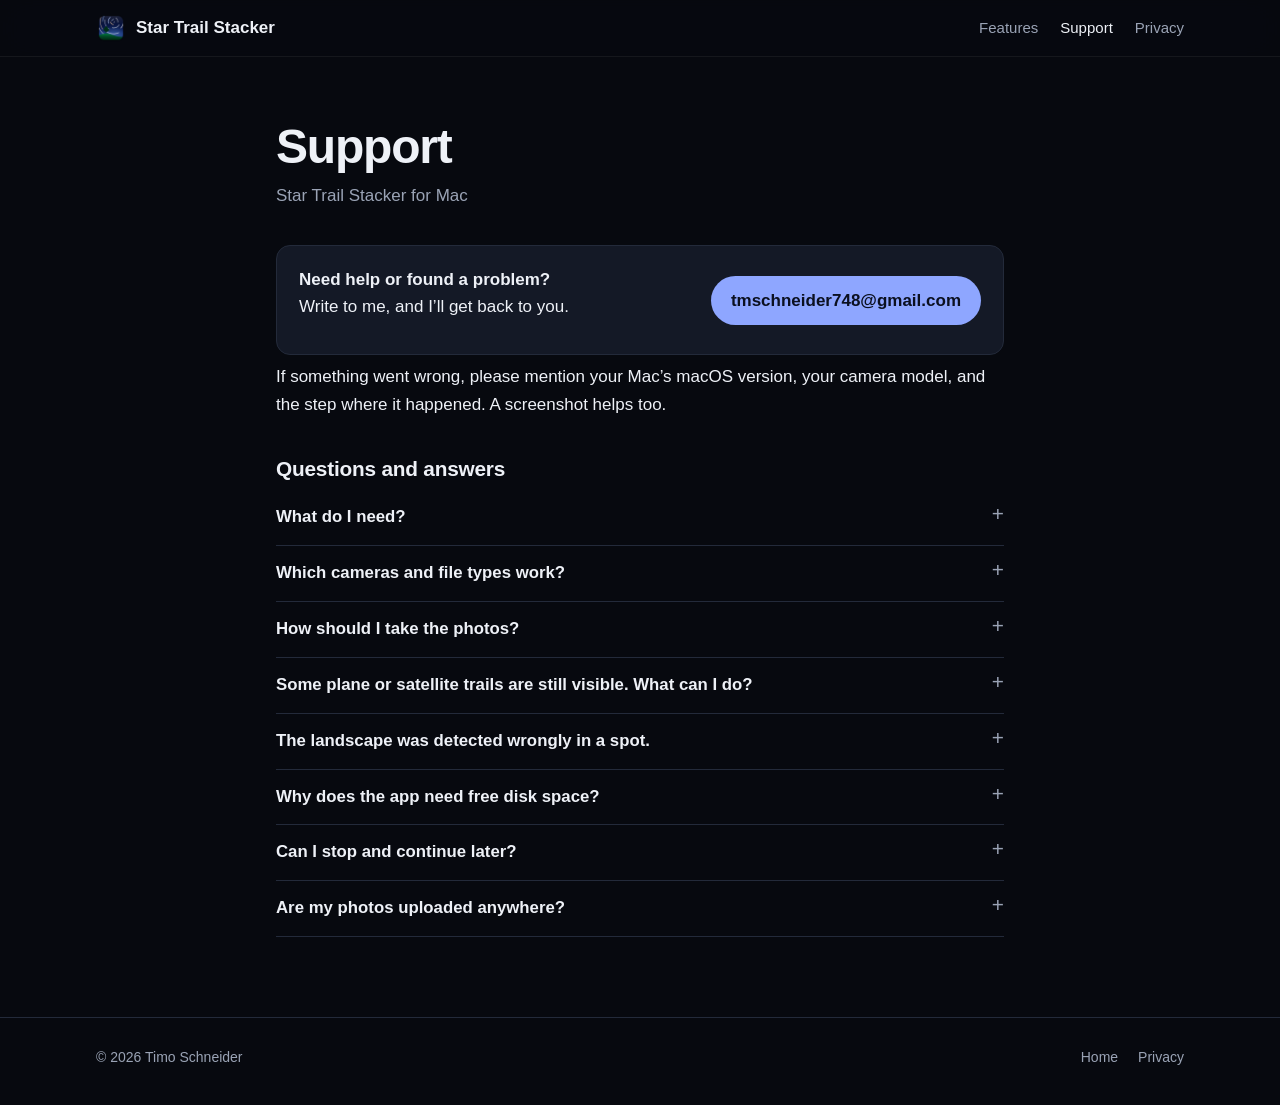
==== support.html @ 3d0b6288 "Add the Star Trail Stacker website" ====
<!doctype html>
<html lang="en">
<head>
<meta charset="utf-8">
<meta name="viewport" content="width=device-width, initial-scale=1">
<title>Star Trail Stacker Support</title>
<meta name="description" content="Help with Star Trail Stacker for Mac: contact, requirements and answers to common questions.">
<meta name="theme-color" content="#07090f">
<link rel="icon" type="image/png" href="icon.png">
<link rel="apple-touch-icon" href="icon.png">
<link rel="stylesheet" href="style.css">
</head>
<body>

<header class="site-header">
  <div class="wrap">
    <a class="brand" href="./"><img src="icon.png" alt=""><span>Star Trail Stacker</span></a>
    <nav>
      <a href="./#features">Features</a>
      <a href="support.html" aria-current="page">Support</a>
      <a href="privacy.html">Privacy</a>
    </nav>
  </div>
</header>

<main class="page">
  <h1>Support</h1>
  <p class="meta">Star Trail Stacker for Mac</p>

  <div class="summary contact">
    <p><strong>Need help or found a problem?</strong><br>Write to me, and I’ll get back to you.</p>
    <a class="button" href="mailto:tmschneider748@gmail.com?subject=Star%20Trail%20Stacker">tmschneider748@gmail.com</a>
  </div>
  <p>If something went wrong, please mention your Mac’s macOS version, your camera model, and the step where it happened. A screenshot helps too.</p>

  <h2>Questions and answers</h2>

  <details>
    <summary>What do I need?</summary>
    <div>
      <p>A Mac with macOS 15 or later, and a series of photos of the night sky taken from a tripod, so the camera doesn’t move between photos.</p>
    </div>
  </details>

  <details>
    <summary>Which cameras and file types work?</summary>
    <div>
      <p>Star Trail Stacker reads RAW files from most cameras, using the RAW support built into macOS, as well as TIFF and JPEG files. If your camera’s RAW files can be opened in Preview or Photos on your Mac, they should work in Star Trail Stacker.</p>
    </div>
  </details>

  <details>
    <summary>How should I take the photos?</summary>
    <div>
      <p>Put the camera on a tripod, focus on the stars, and take photos one after another with an interval timer, ideally with short gaps between them. For example, the night on this website was shot with 25-second exposures every 40 seconds, for 1 hour and 47 minutes: 161 photos.</p>
      <p>The longer you shoot, the longer the trails. Removing planes and satellites needs at least 5 photos.</p>
    </div>
  </details>

  <details>
    <summary>Some plane or satellite trails are still visible. What can I do?</summary>
    <div>
      <p>In the Clean Frames step, switch the trail search from Fast to Thorough. Thorough compares every photo at full resolution: it takes longer, but it also catches short streaks and faint dots.</p>
    </div>
  </details>

  <details>
    <summary>The landscape was detected wrongly in a spot.</summary>
    <div>
      <p>In the Foreground &amp; Sky step, paint over the spot with the Landscape or Sky brush. Your corrections are kept, even if you change the look in Develop later.</p>
    </div>
  </details>

  <details>
    <summary>Why does the app need free disk space?</summary>
    <div>
      <p>While it works, Star Trail Stacker keeps the cleaned photos and other intermediate files, so it never has to redo a finished step. The Frames step shows how much space a night needs. You can choose where these files go, and delete them, in Settings › Intermediate Files.</p>
    </div>
  </details>

  <details>
    <summary>Can I stop and continue later?</summary>
    <div>
      <p>Yes. Finished work is kept when you pause or quit. Save a project (File › Save Project) to come back to a night later, with all your settings and mask corrections.</p>
    </div>
  </details>

  <details>
    <summary>Are my photos uploaded anywhere?</summary>
    <div>
      <p>No. Everything happens on your Mac, and the app doesn’t connect to the internet. See the <a href="privacy.html">privacy policy</a>.</p>
    </div>
  </details>
</main>

<footer class="site-footer">
  <div class="wrap">
    <span>© 2026 Timo Schneider</span>
    <nav><a href="./">Home</a><a href="privacy.html">Privacy</a></nav>
  </div>
</footer>
</body>
</html>
---- style.css ----
/* Star Trail Stacker website: one dark, night-sky theme for every page */
:root {
  --bg: #07090f;
  --bg-raised: #0f131c;
  --card: #141926;
  --rule: #232a3a;
  --text: #eef1f7;
  --muted: #9aa3b5;
  --accent: #8ea6ff;
  --warm: #ffbe7a;
  --radius: 18px;
  --max: 1120px;
  color-scheme: dark;
}
* { box-sizing: border-box; }
html { scroll-behavior: smooth; }
body {
  margin: 0;
  background: var(--bg);
  color: var(--text);
  font: 17px/1.6 -apple-system, BlinkMacSystemFont, "SF Pro Text", "Helvetica Neue", Helvetica, Arial, sans-serif;
  -webkit-font-smoothing: antialiased;
}
img, video { display: block; max-width: 100%; height: auto; }
a { color: var(--accent); text-decoration: none; }
a:hover { text-decoration: underline; }
.wrap { max-width: var(--max); margin: 0 auto; padding: 0 16px; }

/* header */
.site-header {
  position: sticky; top: 0; z-index: 10;
  background: rgba(7, 9, 15, 0.72);
  -webkit-backdrop-filter: saturate(180%) blur(18px);
  backdrop-filter: saturate(180%) blur(18px);
  border-bottom: 1px solid rgba(255, 255, 255, 0.06);
}
.site-header .wrap { display: flex; align-items: center; justify-content: space-between; height: 56px; gap: 16px; }
.brand { display: flex; align-items: center; gap: 10px; color: var(--text); font-weight: 600; white-space: nowrap; }
.brand:hover { text-decoration: none; }
.brand img { width: 30px; height: 30px; }
.site-header nav { display: flex; gap: 22px; font-size: 15px; }
.site-header nav a { color: var(--muted); }
.site-header nav a:hover, .site-header nav a[aria-current="page"] { color: var(--text); text-decoration: none; }

/* hero */
.hero { position: relative; min-height: min(92vh, 860px); display: flex; align-items: flex-end; overflow: hidden; }
.hero > img { position: absolute; inset: 0; width: 100%; height: 100%; object-fit: cover; object-position: 55% 30%; }
.hero::after {
  content: ""; position: absolute; inset: 0;
  background: linear-gradient(180deg, rgba(7, 9, 15, 0.15) 0%, rgba(7, 9, 15, 0) 35%, rgba(7, 9, 15, 0.75) 72%, var(--bg) 100%);
}
.hero .wrap { position: relative; z-index: 1; padding-bottom: 72px; width: 100%; }
.hero-icon { width: 96px; height: 96px; margin-bottom: 20px; filter: drop-shadow(0 10px 30px rgba(0, 0, 0, 0.5)); }
.hero h1 { font-size: clamp(2.6rem, 7vw, 5rem); line-height: 1.02; letter-spacing: -0.03em; margin: 0 0 18px; max-width: 12em; }
.hero p.lead { font-size: clamp(1.1rem, 2.2vw, 1.4rem); color: #d7dceb; max-width: 34em; margin: 0 0 28px; }
.cta-row { display: flex; flex-wrap: wrap; align-items: center; gap: 14px 22px; }
.badge {
  display: inline-flex; align-items: center; gap: 10px;
  padding: 12px 22px; border-radius: 999px;
  background: #fff; color: #000; font-weight: 600; font-size: 16px;
}
.badge svg { width: 18px; height: 18px; }
.cta-note { color: var(--muted); font-size: 15px; }

/* sections */
section { padding: 96px 0; }
.eyebrow { color: var(--warm); font-weight: 600; font-size: 14px; letter-spacing: 0.08em; text-transform: uppercase; margin: 0 0 12px; }
h2 { font-size: clamp(2rem, 4.5vw, 3.1rem); line-height: 1.08; letter-spacing: -0.025em; margin: 0 0 18px; }
.section-lead { color: var(--muted); font-size: 1.2rem; max-width: 40em; margin: 0 0 44px; }
.center { text-align: center; }
.center .section-lead { margin-left: auto; margin-right: auto; }

/* video */
.media-frame { border-radius: var(--radius); overflow: hidden; background: #000; box-shadow: 0 30px 80px rgba(0, 0, 0, 0.55); border: 1px solid rgba(255, 255, 255, 0.06); }
.media-frame video { width: 100%; aspect-ratio: 3 / 2; object-fit: cover; }
.caption { color: var(--muted); font-size: 14px; margin-top: 14px; }

/* before / after */
.compare-grid { display: grid; gap: 64px; }
.compare-item { display: grid; grid-template-columns: 1fr 1.6fr; gap: 40px; align-items: center; }
.compare-item:nth-child(even) { grid-template-columns: 1.6fr 1fr; }
.compare-item:nth-child(even) .compare-text { order: 2; }
.compare-text h3 { font-size: 1.7rem; line-height: 1.15; letter-spacing: -0.015em; margin: 0 0 12px; }
.compare-text p { color: var(--muted); margin: 0 0 12px; }
.compare {
  position: relative; border-radius: var(--radius); overflow: hidden; background: #000;
  border: 1px solid rgba(255, 255, 255, 0.06); box-shadow: 0 24px 60px rgba(0, 0, 0, 0.5);
  --pos: 50%; user-select: none; -webkit-user-select: none; touch-action: pan-y;
}
.compare img { width: 100%; height: auto; pointer-events: none; }
.compare .after { position: absolute; inset: 0; clip-path: inset(0 0 0 var(--pos)); }
.compare .after img { height: 100%; object-fit: cover; }
.compare .divider { position: absolute; top: 0; bottom: 0; left: var(--pos); width: 2px; margin-left: -1px; background: #fff; pointer-events: none; }
.compare .knob {
  position: absolute; top: 50%; left: var(--pos); width: 40px; height: 40px; margin: -20px 0 0 -20px;
  border-radius: 50%; background: #fff; color: #111; display: grid; place-items: center;
  box-shadow: 0 4px 16px rgba(0, 0, 0, 0.45); pointer-events: none; font-size: 18px; font-weight: 700;
}
.compare .tag {
  position: absolute; top: 12px; padding: 3px 10px; border-radius: 999px; font-size: 13px; font-weight: 600;
  background: rgba(0, 0, 0, 0.55); color: #fff; pointer-events: none;
}
.compare .tag.before { left: 12px; }
.compare .tag.after-tag { right: 12px; }
.compare input[type="range"] {
  position: absolute; inset: 0; width: 100%; height: 100%; margin: 0; opacity: 0; cursor: ew-resize;
  -webkit-appearance: none; appearance: none; background: none;
}
.compare input[type="range"]:focus-visible ~ .knob { outline: 3px solid var(--accent); outline-offset: 3px; }

/* steps */
.steps-layout { display: grid; grid-template-columns: 1fr; gap: 48px; }
.steps { list-style: none; padding: 0; margin: 0; display: grid; grid-template-columns: repeat(4, 1fr); gap: 16px; counter-reset: step; }
.steps li { background: var(--card); border: 1px solid var(--rule); border-radius: 14px; padding: 18px 18px 16px; counter-increment: step; }
.steps li::before {
  content: counter(step); display: inline-grid; place-items: center; width: 26px; height: 26px; border-radius: 50%;
  background: var(--accent); color: #0b1020; font-size: 13px; font-weight: 700; margin-bottom: 10px;
}
.steps h3 { font-size: 1.05rem; margin: 0 0 4px; }
.steps p { color: var(--muted); font-size: 15px; line-height: 1.5; margin: 0; }
.steps .auto { display: inline-block; margin-top: 10px; font-size: 12px; font-weight: 600; color: var(--warm); letter-spacing: 0.03em; }

/* feature cards */
.cards { display: grid; grid-template-columns: repeat(3, 1fr); gap: 16px; }
.card { background: var(--card); border: 1px solid var(--rule); border-radius: var(--radius); padding: 26px; }
.card h3 { font-size: 1.15rem; margin: 0 0 8px; }
.card p { color: var(--muted); margin: 0; font-size: 16px; }
.card .icon { font-size: 26px; margin-bottom: 10px; }

/* closing call to action */
.closing { text-align: center; padding: 110px 0 120px; background: radial-gradient(ellipse at 50% 0%, #1a2340 0%, var(--bg) 65%); }
.closing img { width: 120px; height: 120px; margin: 0 auto 22px; }
.closing h2 { margin-bottom: 10px; }
.closing p { color: var(--muted); margin: 0 0 28px; font-size: 1.15rem; }
.closing .cta-row { justify-content: center; }

/* text pages (support, privacy) */
.page { max-width: 760px; margin: 0 auto; padding: 64px 16px 80px; }
.page h1 { font-size: clamp(2.2rem, 5vw, 3rem); line-height: 1.1; letter-spacing: -0.025em; margin: 0 0 8px; }
.page .meta { color: var(--muted); margin: 0 0 36px; }
.page h2 { font-size: 1.3rem; letter-spacing: -0.01em; margin: 40px 0 10px; }
.page p, .page ul { margin: 0 0 14px; }
.page ul { padding-left: 22px; }
.page li { margin-bottom: 6px; }
.page code { font-size: 0.9em; background: var(--card); padding: 1px 6px; border-radius: 6px; }
.summary { background: var(--card); border: 1px solid var(--rule); border-radius: 14px; padding: 20px 22px; margin-bottom: 8px; }
.summary p:last-child { margin-bottom: 0; }
.contact { display: flex; flex-wrap: wrap; align-items: center; justify-content: space-between; gap: 16px; }
.button { display: inline-block; padding: 11px 20px; border-radius: 999px; background: var(--accent); color: #0b1020; font-weight: 600; }
.button:hover { text-decoration: none; filter: brightness(1.08); }
details { border-bottom: 1px solid var(--rule); padding: 14px 0; }
details summary { cursor: pointer; font-weight: 600; font-size: 1.05rem; list-style: none; display: flex; justify-content: space-between; gap: 16px; }
details summary::-webkit-details-marker { display: none; }
details summary::after { content: "+"; color: var(--muted); font-weight: 400; font-size: 1.3rem; line-height: 1; }
details[open] summary::after { content: "−"; }
details > div { color: #cfd5e3; padding-top: 10px; }
details > div p:last-child { margin-bottom: 0; }

/* footer */
.site-footer { border-top: 1px solid var(--rule); padding: 28px 0 36px; color: var(--muted); font-size: 14px; }
.site-footer .wrap { display: flex; flex-wrap: wrap; justify-content: space-between; gap: 12px 24px; }
.site-footer nav { display: flex; gap: 20px; }
.site-footer a { color: var(--muted); }
.site-footer a:hover { color: var(--text); }

@media (max-width: 900px) {
  .compare-item, .compare-item:nth-child(even) { grid-template-columns: 1fr; gap: 24px; }
  .compare-item:nth-child(even) .compare-text { order: 0; }
  .steps { grid-template-columns: repeat(2, 1fr); }
  .cards { grid-template-columns: 1fr 1fr; }
  section { padding: 72px 0; }
}
@media (max-width: 560px) {
  .site-header nav { gap: 14px; }
  .site-header .brand span { display: none; }
  .steps, .cards { grid-template-columns: 1fr; }
  .hero { min-height: min(88vh, 720px); }
  .hero .wrap { padding-bottom: 48px; }
  .hero-icon { width: 72px; height: 72px; }
}
@media (prefers-reduced-motion: reduce) {
  html { scroll-behavior: auto; }
}
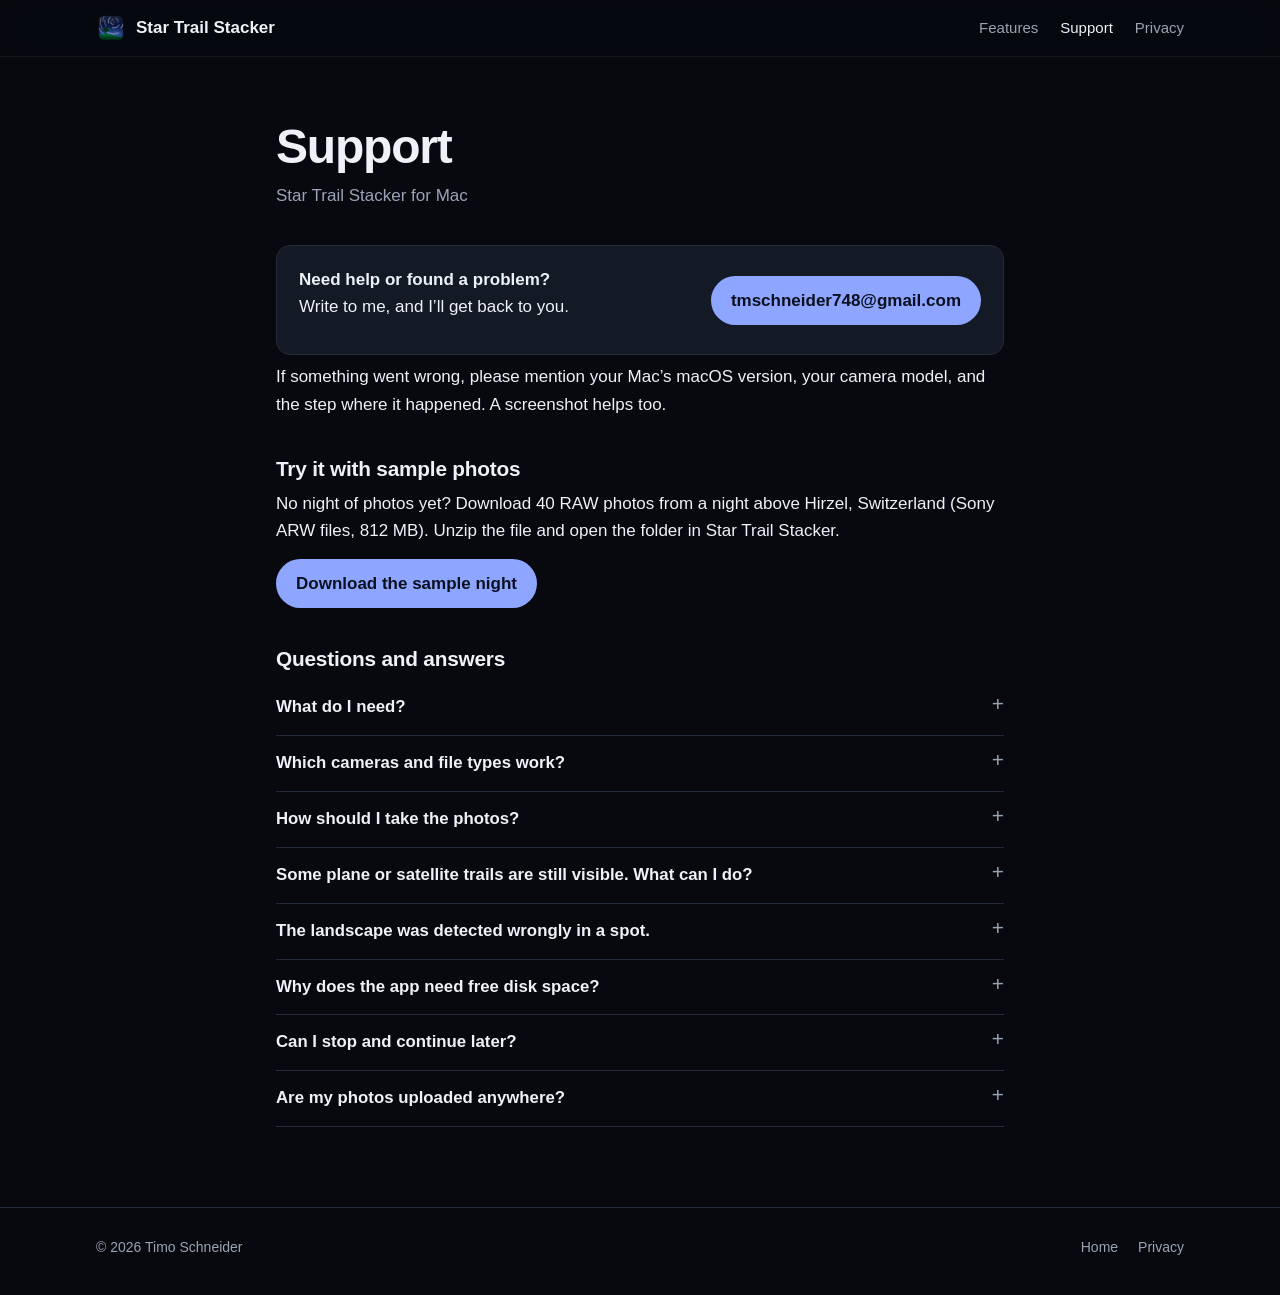
==== commit 39eb6943: "Update the website from 4e1d2ee" ====
--- a/support.html
+++ b/support.html
@@ -32,6 +32,10 @@
     <a class="button" href="mailto:tmschneider748@gmail.com?subject=Star%20Trail%20Stacker">tmschneider748@gmail.com</a>
   </div>
   <p>If something went wrong, please mention your Mac’s macOS version, your camera model, and the step where it happened. A screenshot helps too.</p>
+
+  <h2>Try it with sample photos</h2>
+  <p>No night of photos yet? Download 40 RAW photos from a night above Hirzel, Switzerland (Sony ARW files, 812 MB). Unzip the file and open the folder in Star Trail Stacker.</p>
+  <p><a class="button" href="https://github.com/tim0s/StarTrailsStacker/releases/download/sample-night/Star-Trail-Stacker-Sample-Night.zip">Download the sample night</a></p>
 
   <h2>Questions and answers</h2>
 
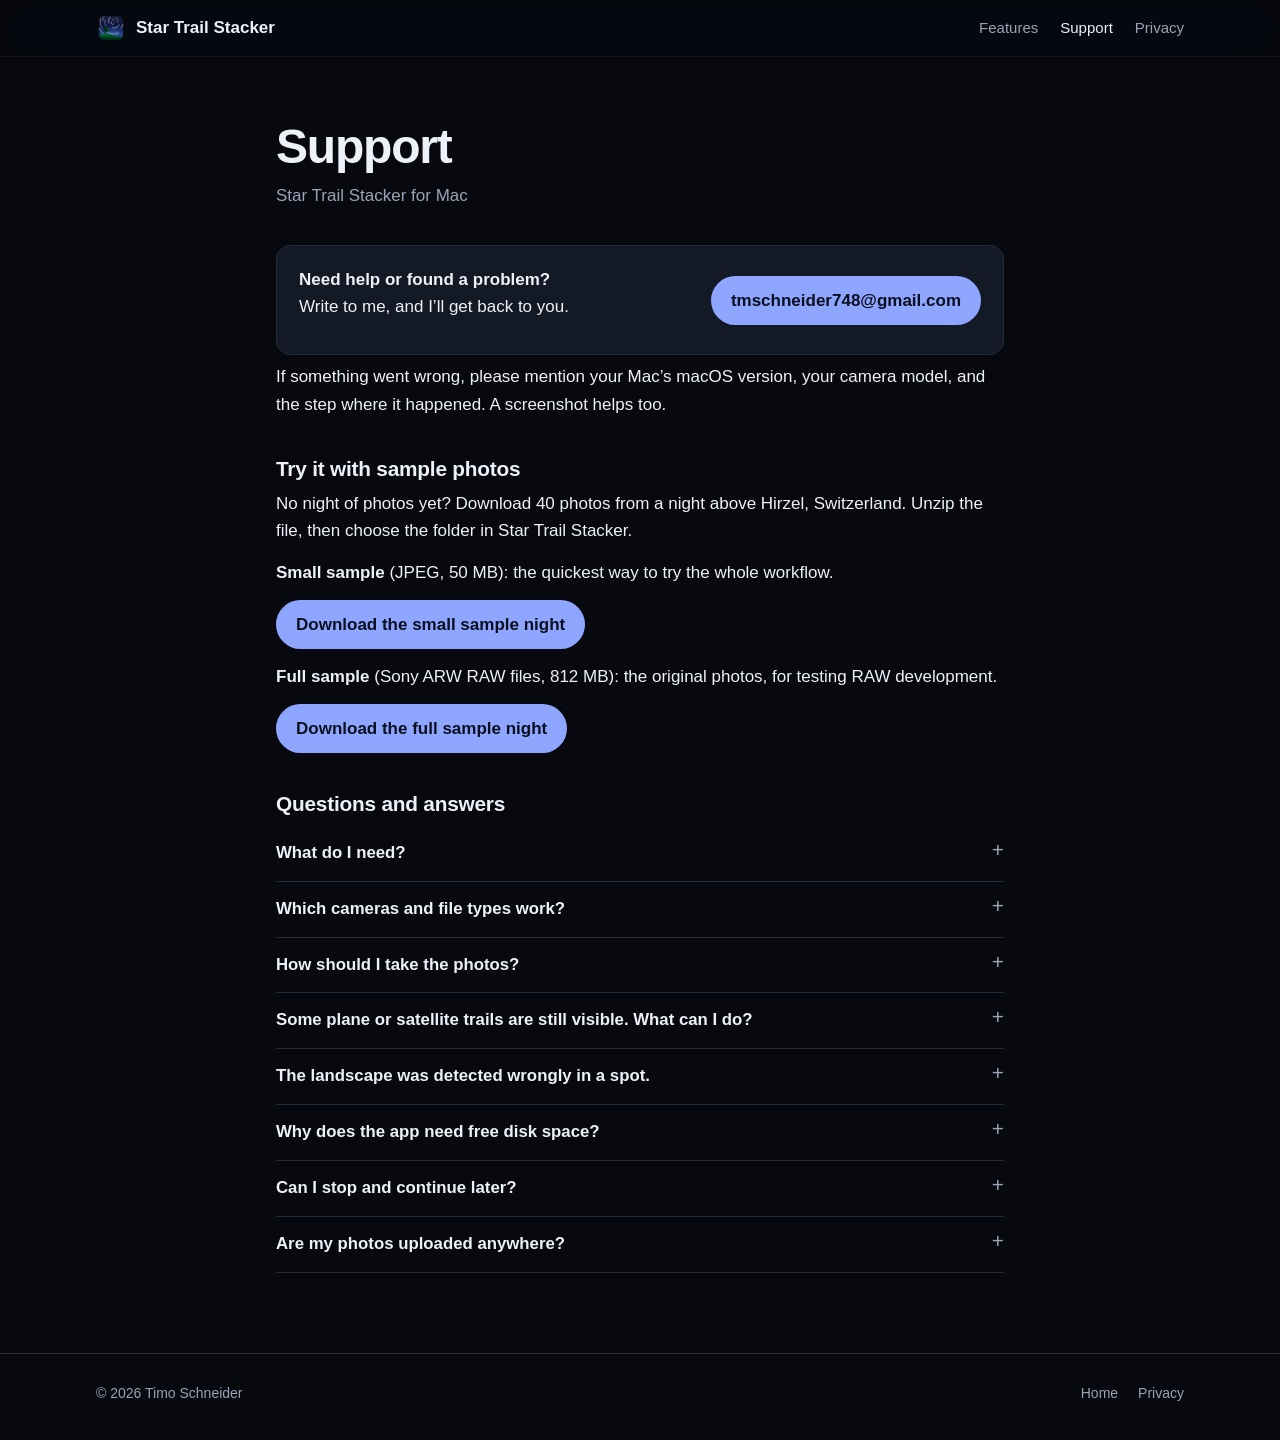
==== commit b04e7b3c: "Add the small sample night to the support page" ====
--- a/support.html
+++ b/support.html
@@ -34,8 +34,11 @@
   <p>If something went wrong, please mention your Mac’s macOS version, your camera model, and the step where it happened. A screenshot helps too.</p>
 
   <h2>Try it with sample photos</h2>
-  <p>No night of photos yet? Download 40 RAW photos from a night above Hirzel, Switzerland (Sony ARW files, 812 MB). Unzip the file and open the folder in Star Trail Stacker.</p>
-  <p><a class="button" href="https://github.com/tim0s/StarTrailsStacker/releases/download/sample-night/Star-Trail-Stacker-Sample-Night.zip">Download the sample night</a></p>
+  <p>No night of photos yet? Download 40 photos from a night above Hirzel, Switzerland. Unzip the file, then choose the folder in Star Trail Stacker.</p>
+  <p><strong>Small sample</strong> (JPEG, 50 MB): the quickest way to try the whole workflow.</p>
+  <p><a class="button" href="https://github.com/tim0s/StarTrailsStacker/releases/download/sample-night/Star-Trail-Stacker-Sample-Night-Small.zip">Download the small sample night</a></p>
+  <p><strong>Full sample</strong> (Sony ARW RAW files, 812 MB): the original photos, for testing RAW development.</p>
+  <p><a class="button" href="https://github.com/tim0s/StarTrailsStacker/releases/download/sample-night/Star-Trail-Stacker-Sample-Night.zip">Download the full sample night</a></p>
 
   <h2>Questions and answers</h2>
 
